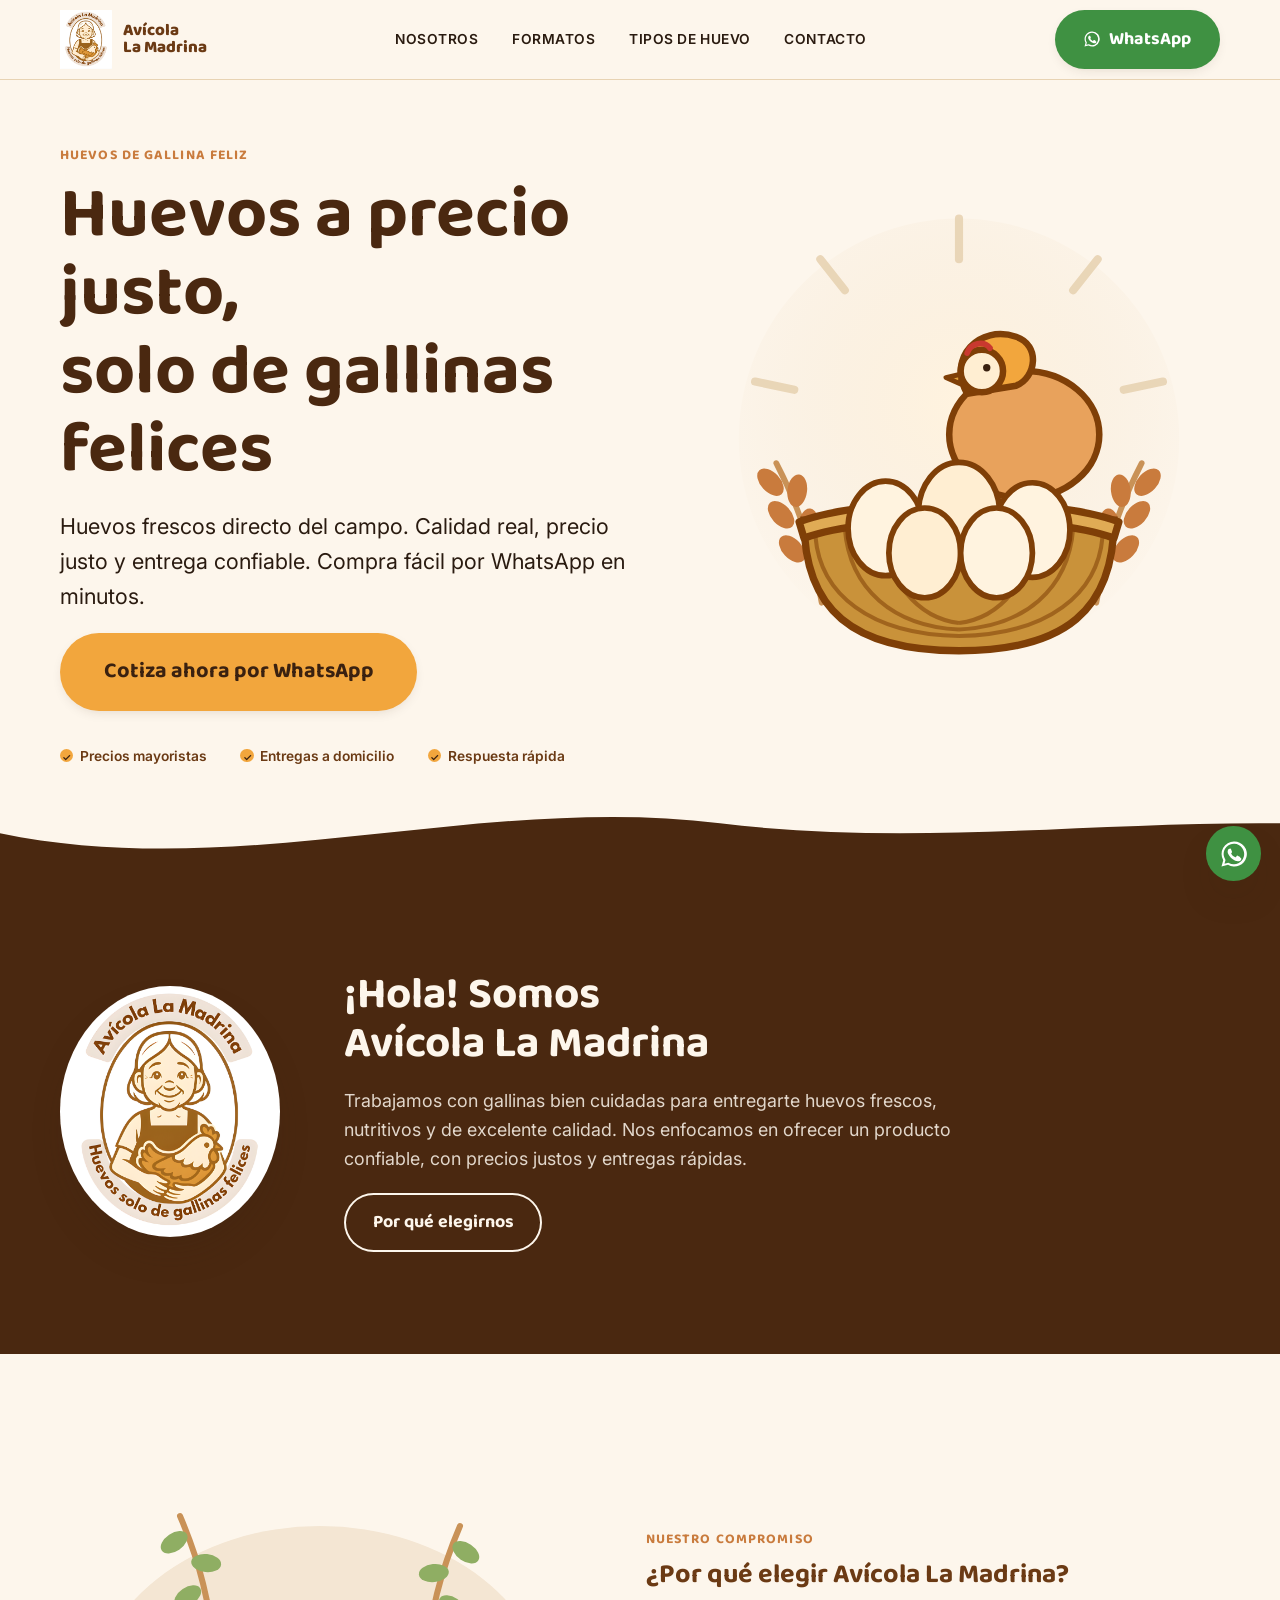
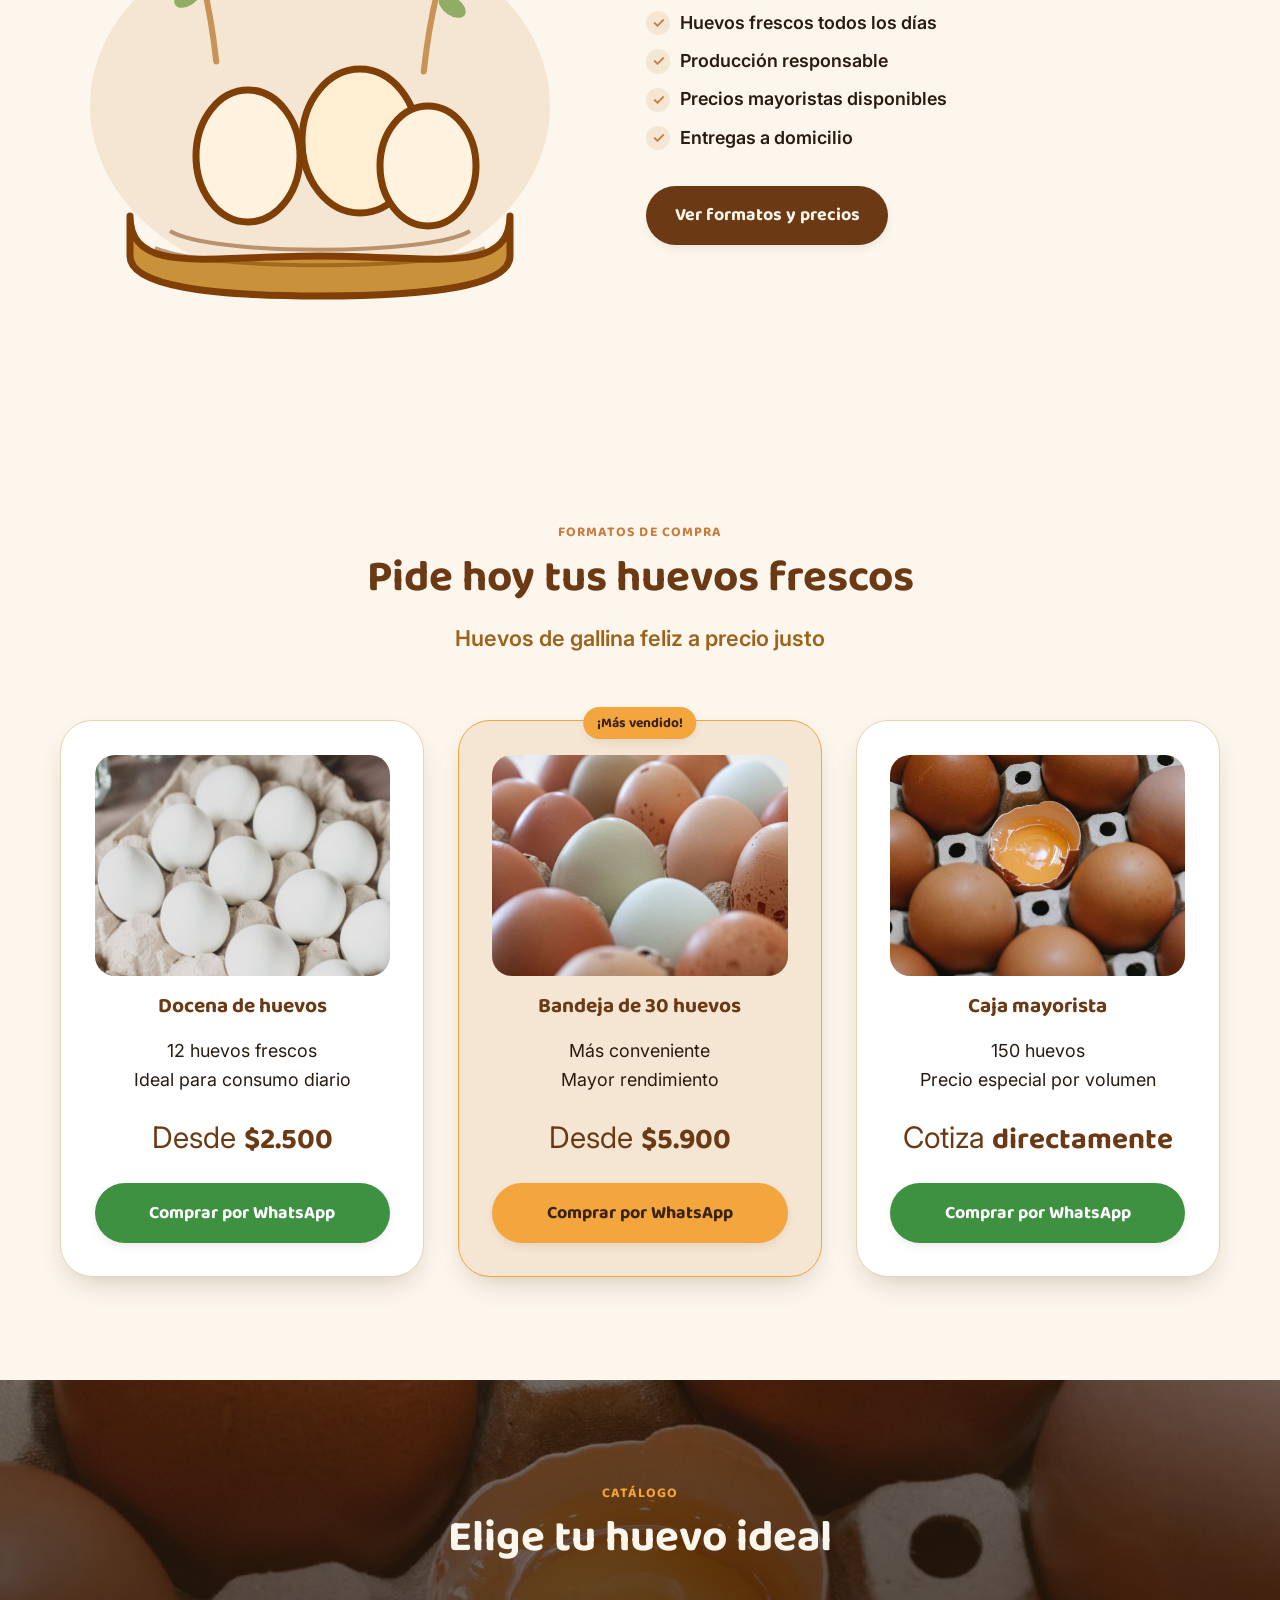
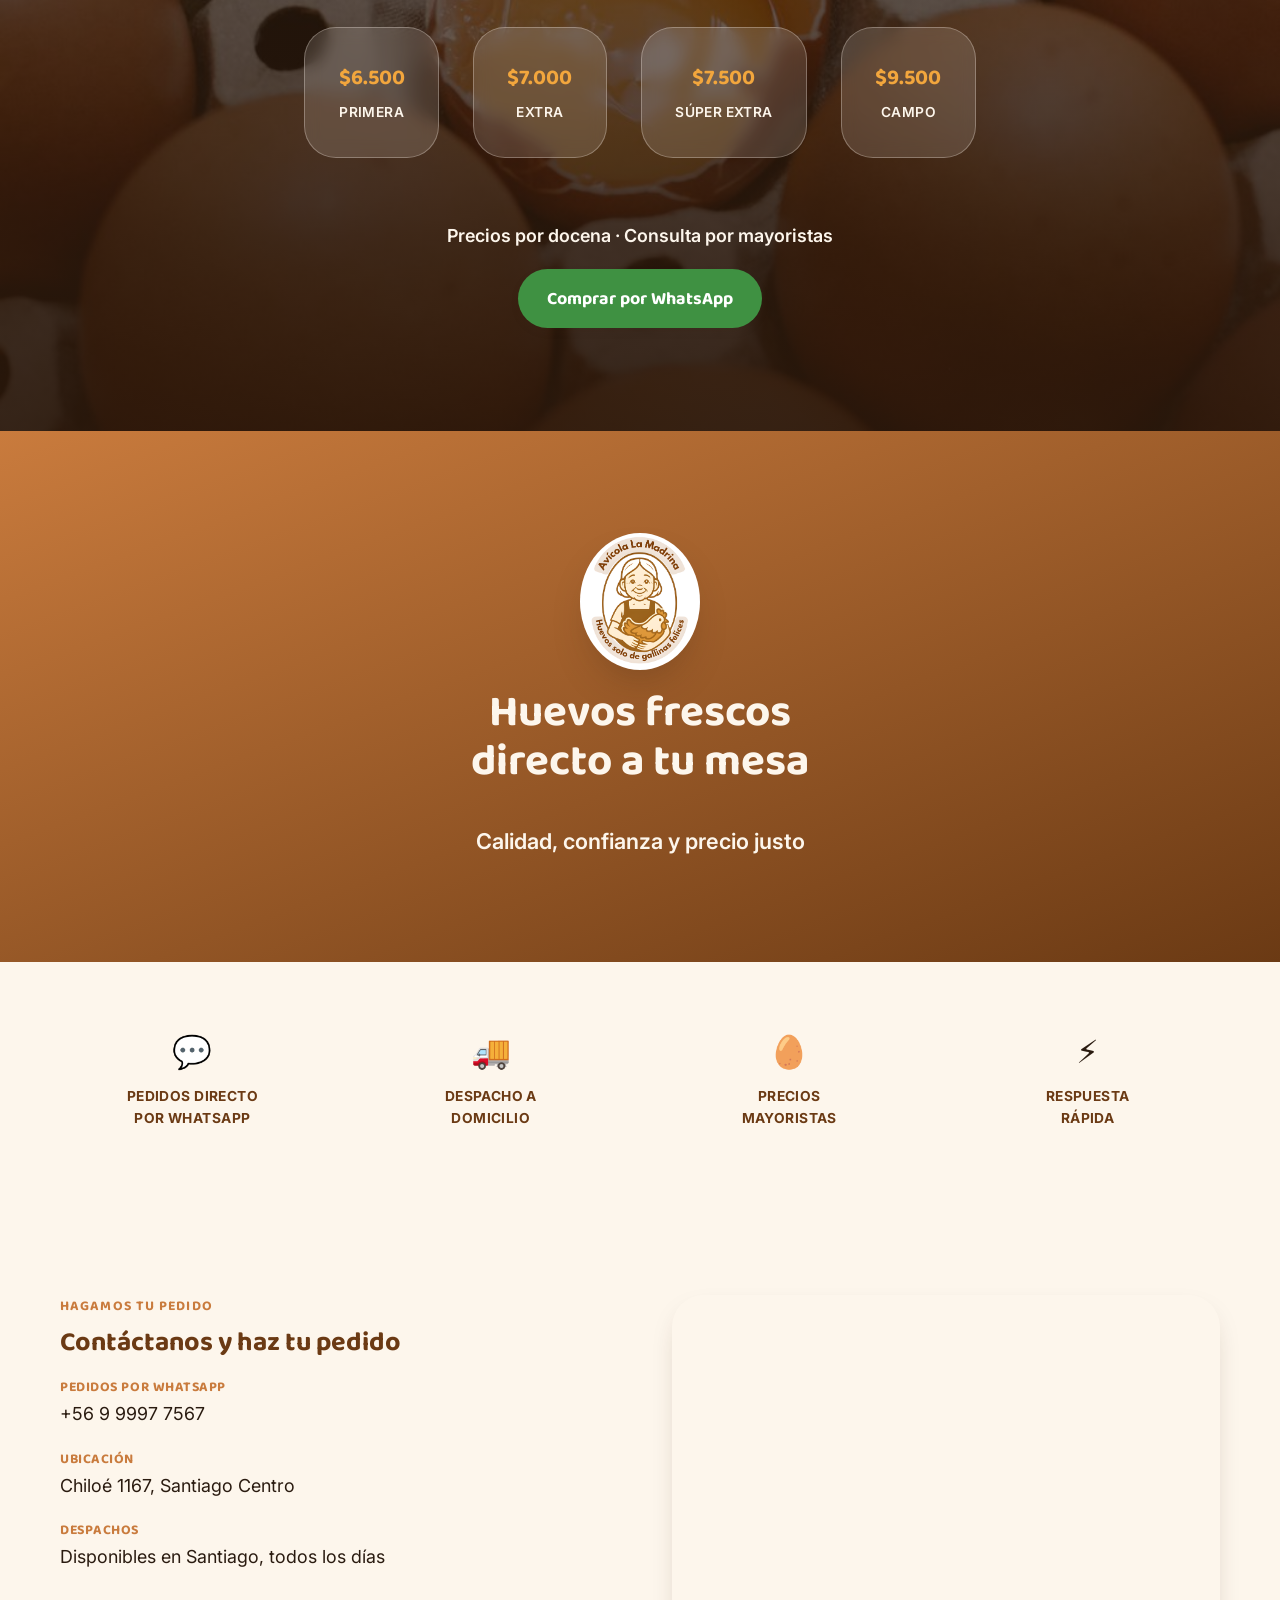
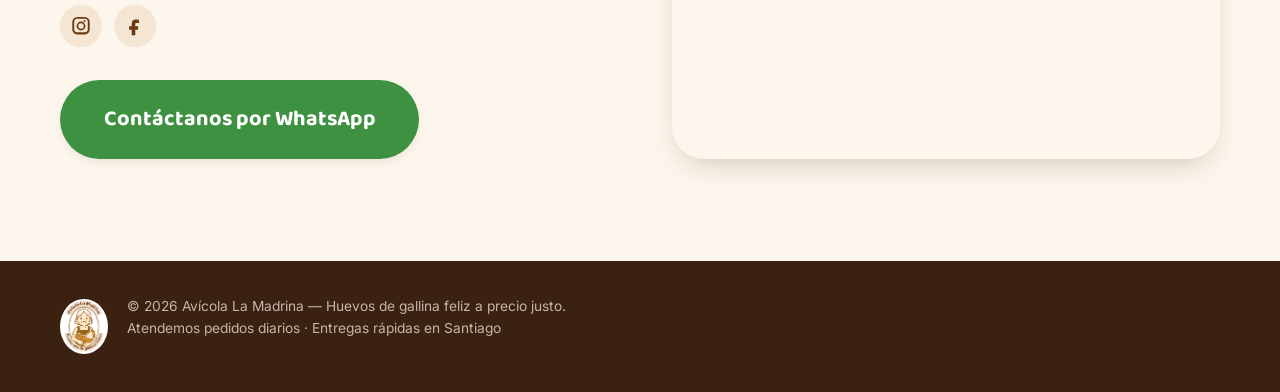
==== index.html @ 99e3cb2a "Landing Avícola La Madrina: versión propia + versión clásica" ====
<!doctype html>
<html lang="es">
<head>
<meta charset="UTF-8">
<meta name="viewport" content="width=device-width, initial-scale=1.0">
<title>Avícola La Madrina — Huevos a precio justo, de gallinas felices</title>
<meta name="description" content="Huevos frescos directo del campo. Calidad real, precio justo y entrega confiable en Santiago. Cotiza y compra fácil por WhatsApp.">
<link rel="icon" href="assets/images/logo.png">
<link rel="preconnect" href="https://fonts.googleapis.com">
<link rel="preconnect" href="https://fonts.gstatic.com" crossorigin>
<link href="https://fonts.googleapis.com/css2?family=Baloo+2:wght@600;700;800&family=Inter:wght@400;500;600;700&display=swap" rel="stylesheet">
<link rel="stylesheet" href="css/tokens.css">
<link rel="stylesheet" href="css/main.css">
</head>
<body>

<header class="site-header" id="site-header">
  <div class="container site-header__row">
    <a href="#inicio" class="site-header__brand">
      <img src="assets/images/logo.png" alt="Avícola La Madrina" width="52" height="59">
      <span class="site-header__brand-text">Avícola<br>La Madrina</span>
    </a>

    <nav class="site-nav" id="site-nav" aria-label="Navegación principal">
      <a href="#nosotros">Nosotros</a>
      <a href="#formatos">Formatos</a>
      <a href="#tipos-huevo">Tipos de huevo</a>
      <a href="#contacto">Contacto</a>
    </nav>

    <div class="site-header__actions">
      <a class="btn btn--whatsapp js-whatsapp" data-wa-msg="Hola, quiero cotizar huevos" href="#">
        <svg viewBox="0 0 24 24" width="18" height="18" aria-hidden="true"><path fill="currentColor" d="M12 2a10 10 0 0 0-8.6 15L2 22l5.2-1.4A10 10 0 1 0 12 2Zm0 18.2a8.2 8.2 0 0 1-4.2-1.1l-.3-.2-3.1.8.8-3-.2-.3A8.2 8.2 0 1 1 12 20.2Zm4.5-6.1c-.2-.1-1.4-.7-1.6-.8-.2-.1-.4-.1-.6.1-.2.2-.6.8-.8 1-.1.2-.3.2-.5.1-1.4-.7-2.3-1.3-3.2-2.8-.2-.4.2-.4.6-1.2.1-.1 0-.3 0-.4C10.3 9.8 9.8 8.6 9.6 8.1c-.2-.5-.4-.4-.6-.4h-.5c-.2 0-.5.1-.7.3-.2.2-.9.9-.9 2.2s1 2.6 1.1 2.8c.1.2 1.9 3 4.7 4.1.7.3 1.2.4 1.6.5.7.2 1.3.2 1.8.1.5-.1 1.4-.6 1.6-1.1.2-.5.2-1 .1-1.1-.1-.1-.3-.2-.5-.3Z"/></svg>
        WhatsApp
      </a>
      <button class="menu-toggle" id="menu-toggle" aria-label="Abrir menú" aria-expanded="false" aria-controls="site-nav">
        <span></span><span></span><span></span>
      </button>
    </div>
  </div>
</header>

<main>

  <!-- HERO -->
  <section class="hero" id="inicio">
    <div class="container hero__row">
      <div class="hero__copy">
        <p class="eyebrow">Huevos de gallina feliz</p>
        <h1 class="hero__title">Huevos a precio justo,<br>solo de gallinas felices</h1>
        <p class="hero__lead">Huevos frescos directo del campo. Calidad real, precio justo y entrega confiable. Compra fácil por WhatsApp en minutos.</p>
        <a class="btn btn--yolk btn--lg js-whatsapp" data-wa-msg="Hola, quiero cotizar huevos" href="#">Cotiza ahora por WhatsApp</a>
        <ul class="check-list">
          <li>Precios mayoristas</li>
          <li>Entregas a domicilio</li>
          <li>Respuesta rápida</li>
        </ul>
      </div>
      <div class="hero__visual">
        <img src="assets/images/hero-basket.svg" alt="Canasta de huevos frescos con una gallina" width="640" height="640">
      </div>
    </div>
    <div class="hero__wave" aria-hidden="true"></div>
  </section>

  <!-- INTRO -->
  <section class="intro" id="nosotros">
    <div class="container intro__row">
      <div class="intro__badge reveal">
        <img src="assets/images/logo.png" alt="" width="220" height="251" loading="lazy">
      </div>
      <div class="intro__copy reveal">
        <h2>¡Hola! Somos<br>Avícola La Madrina</h2>
        <p>Trabajamos con gallinas bien cuidadas para entregarte huevos frescos, nutritivos y de excelente calidad. Nos enfocamos en ofrecer un producto confiable, con precios justos y entregas rápidas.</p>
        <a class="btn btn--outline-cream" href="#por-que-elegirnos">Por qué elegirnos</a>
      </div>
    </div>
  </section>

  <!-- WHY US -->
  <section class="why-us" id="por-que-elegirnos">
    <div class="container why-us__row">
      <div class="why-us__visual reveal">
        <img src="assets/images/nest-eggs.svg" alt="Nido con huevos frescos" width="520" height="460" loading="lazy">
      </div>
      <div class="why-us__copy reveal">
        <p class="eyebrow">Nuestro compromiso</p>
        <h2>¿Por qué elegir Avícola La Madrina?</h2>
        <ul class="feature-list">
          <li><span class="feature-list__icon">✓</span> Huevos frescos todos los días</li>
          <li><span class="feature-list__icon">✓</span> Producción responsable</li>
          <li><span class="feature-list__icon">✓</span> Precios mayoristas disponibles</li>
          <li><span class="feature-list__icon">✓</span> Entregas a domicilio</li>
        </ul>
        <a class="btn btn--brown" href="#formatos">Ver formatos y precios</a>
      </div>
    </div>
  </section>

  <!-- FORMATOS -->
  <section class="formats" id="formatos">
    <div class="container">
      <div class="section-head reveal">
        <p class="eyebrow">Formatos de compra</p>
        <h2>Pide hoy tus huevos frescos</h2>
        <p class="section-head__lead">Huevos de gallina feliz a precio justo</p>
      </div>

      <div class="formats__grid">
        <article class="format-card reveal">
          <div class="format-card__photo"><img src="assets/images/photos/product-docena.jpg" alt="Docena de huevos frescos" width="240" height="180" loading="lazy"></div>
          <h3>Docena de huevos</h3>
          <p>12 huevos frescos<br>Ideal para consumo diario</p>
          <p class="format-card__price">Desde <strong>$2.500</strong></p>
          <a class="btn btn--whatsapp btn--block js-whatsapp" data-wa-msg="Hola, quiero pedir una docena de huevos" href="#">Comprar por WhatsApp</a>
        </article>

        <article class="format-card format-card--featured reveal">
          <span class="format-card__ribbon">¡Más vendido!</span>
          <div class="format-card__photo"><img src="assets/images/photos/product-bandeja.jpg" alt="Bandeja de 30 huevos frescos" width="240" height="180" loading="lazy"></div>
          <h3>Bandeja de 30 huevos</h3>
          <p>Más conveniente<br>Mayor rendimiento</p>
          <p class="format-card__price">Desde <strong>$5.900</strong></p>
          <a class="btn btn--yolk btn--block js-whatsapp" data-wa-msg="Hola, quiero pedir una bandeja de 30 huevos" href="#">Comprar por WhatsApp</a>
        </article>

        <article class="format-card reveal">
          <div class="format-card__photo"><img src="assets/images/photos/tipos-eggs-row.jpg" alt="Caja mayorista de huevos" width="240" height="180" loading="lazy"></div>
          <h3>Caja mayorista</h3>
          <p>150 huevos<br>Precio especial por volumen</p>
          <p class="format-card__price">Cotiza <strong>directamente</strong></p>
          <a class="btn btn--whatsapp btn--block js-whatsapp" data-wa-msg="Hola, quiero cotizar una caja mayorista de 150 huevos" href="#">Comprar por WhatsApp</a>
        </article>
      </div>
    </div>
  </section>

  <!-- TIPOS DE HUEVO -->
  <section class="egg-types" id="tipos-huevo">
    <img class="egg-types__bg" src="assets/images/photos/tipos-eggs-row.jpg" alt="" loading="lazy">
    <div class="egg-types__overlay"></div>
    <div class="container egg-types__content reveal">
      <p class="eyebrow">Catálogo</p>
      <h2>Elige tu huevo ideal</h2>

      <div class="egg-types__badges">
        <div class="egg-types__badge"><strong>$6.500</strong><span>Primera</span></div>
        <div class="egg-types__badge"><strong>$7.000</strong><span>Extra</span></div>
        <div class="egg-types__badge"><strong>$7.500</strong><span>Súper Extra</span></div>
        <div class="egg-types__badge"><strong>$9.500</strong><span>Campo</span></div>
      </div>

      <div class="egg-types__footer">
        <p>Precios por docena · Consulta por mayoristas</p>
        <a class="btn btn--whatsapp js-whatsapp" data-wa-msg="Hola, quiero consultar precios mayoristas de huevos" href="#">Comprar por WhatsApp</a>
      </div>
    </div>
  </section>

  <!-- STATEMENT BANNER -->
  <section class="statement">
    <div class="container statement__inner reveal">
      <img class="statement__logo" src="assets/images/logo.png" alt="Avícola La Madrina" width="120" height="137" loading="lazy">
      <h2>Huevos frescos<br>directo a tu mesa</h2>
      <p>Calidad, confianza y precio justo</p>
    </div>
  </section>

  <!-- TRUST BADGES -->
  <section class="trust">
    <div class="container trust__grid">
      <div class="trust__item reveal">
        <span class="trust__icon">💬</span>
        <p>Pedidos directo<br>por WhatsApp</p>
      </div>
      <div class="trust__item reveal">
        <span class="trust__icon">🚚</span>
        <p>Despacho a<br>domicilio</p>
      </div>
      <div class="trust__item reveal">
        <span class="trust__icon">🥚</span>
        <p>Precios<br>mayoristas</p>
      </div>
      <div class="trust__item reveal">
        <span class="trust__icon">⚡</span>
        <p>Respuesta<br>rápida</p>
      </div>
    </div>
  </section>

  <!-- CONTACT -->
  <section class="contact" id="contacto">
    <div class="container contact__row">
      <div class="contact__copy reveal">
        <p class="eyebrow">Hagamos tu pedido</p>
        <h2>Contáctanos y haz tu pedido</h2>
        <ul class="contact__list">
          <li>
            <strong>Pedidos por WhatsApp</strong>
            <span class="js-whatsapp-number">+56 9 0000 0000</span>
          </li>
          <li>
            <strong>Ubicación</strong>
            <span>Chiloé 1167, Santiago Centro</span>
          </li>
          <li>
            <strong>Despachos</strong>
            <span>Disponibles en Santiago, todos los días</span>
          </li>
        </ul>
        <div class="contact__socials" aria-label="Redes sociales">
          <a href="#" aria-label="Instagram">
            <svg viewBox="0 0 24 24" width="22" height="22"><path fill="currentColor" d="M12 2.2c2.7 0 3 0 4 .05 1 .05 1.7.2 2.3.45.6.25 1.1.6 1.6 1.1.5.5.85 1 1.1 1.6.25.6.4 1.3.45 2.3.05 1 .05 1.3.05 4s0 3-.05 4c-.05 1-.2 1.7-.45 2.3-.25.6-.6 1.1-1.1 1.6-.5.5-1 .85-1.6 1.1-.6.25-1.3.4-2.3.45-1 .05-1.3.05-4 .05s-3 0-4-.05c-1-.05-1.7-.2-2.3-.45-.6-.25-1.1-.6-1.6-1.1-.5-.5-.85-1-1.1-1.6-.25-.6-.4-1.3-.45-2.3-.05-1-.05-1.3-.05-4s0-3 .05-4c.05-1 .2-1.7.45-2.3.25-.6.6-1.1 1.1-1.6.5-.5 1-.85 1.6-1.1.6-.25 1.3-.4 2.3-.45 1-.05 1.3-.05 4-.05Zm0 1.8c-2.66 0-2.97 0-4.02.06-.8.04-1.24.17-1.53.29-.38.15-.66.32-.95.61-.29.29-.46.57-.61.95-.12.29-.25.72-.29 1.53-.05 1.05-.06 1.36-.06 4.02s0 2.97.06 4.02c.04.8.17 1.24.29 1.53.15.38.32.66.61.95.29.29.57.46.95.61.29.12.72.25 1.53.29 1.05.05 1.36.06 4.02.06s2.97 0 4.02-.06c.8-.04 1.24-.17 1.53-.29.38-.15.66-.32.95-.61.29-.29.46-.57.61-.95.12-.29.25-.72.29-1.53.05-1.05.06-1.36.06-4.02s0-2.97-.06-4.02c-.04-.8-.17-1.24-.29-1.53-.15-.38-.32-.66-.61-.95a2.6 2.6 0 0 0-.95-.61c-.29-.12-.72-.25-1.53-.29-1.05-.05-1.36-.06-4.02-.06Zm0 3.2a4.8 4.8 0 1 1 0 9.6 4.8 4.8 0 0 1 0-9.6Zm0 1.8a3 3 0 1 0 0 6 3 3 0 0 0 0-6Zm5-2.4a1.12 1.12 0 1 1-2.24 0 1.12 1.12 0 0 1 2.24 0Z"/></svg>
          </a>
          <a href="#" aria-label="Facebook">
            <svg viewBox="0 0 24 24" width="22" height="22"><path fill="currentColor" d="M14 8.6h2.4V5.2A31 31 0 0 0 13 5c-3 0-4.6 1.7-4.6 4.7v2.6H5.6v3.8h2.8V22h3.9v-5.9h2.9l.5-3.8h-3.4V10c0-1 .3-1.4 1.7-1.4Z"/></svg>
          </a>
        </div>
        <a class="btn btn--whatsapp btn--lg js-whatsapp" data-wa-msg="Hola, quiero hacer un pedido" href="#">Contáctanos por WhatsApp</a>
      </div>

      <div class="contact__map reveal">
        <iframe
          title="Mapa de ubicación Avícola La Madrina"
          src="https://maps.google.com/maps?q=Chilo%C3%A9%201167%2C%20Santiago%20Centro&t=&z=15&ie=UTF8&iwloc=&output=embed"
          loading="lazy"
          referrerpolicy="no-referrer-when-downgrade">
        </iframe>
      </div>
    </div>
  </section>

</main>

<footer class="site-footer">
  <div class="container site-footer__row">
    <img src="assets/images/logo.png" alt="Avícola La Madrina" width="48" height="55">
    <p>© 2026 Avícola La Madrina — Huevos de gallina feliz a precio justo.<br>Atendemos pedidos diarios · Entregas rápidas en Santiago</p>
  </div>
</footer>

<a class="whatsapp-float js-whatsapp" data-wa-msg="Hola, quiero hacer una consulta" href="#" aria-label="Escríbenos por WhatsApp">
  <svg viewBox="0 0 24 24" width="30" height="30"><path fill="currentColor" d="M12 2a10 10 0 0 0-8.6 15L2 22l5.2-1.4A10 10 0 1 0 12 2Zm0 18.2a8.2 8.2 0 0 1-4.2-1.1l-.3-.2-3.1.8.8-3-.2-.3A8.2 8.2 0 1 1 12 20.2Zm4.5-6.1c-.2-.1-1.4-.7-1.6-.8-.2-.1-.4-.1-.6.1-.2.2-.6.8-.8 1-.1.2-.3.2-.5.1-1.4-.7-2.3-1.3-3.2-2.8-.2-.4.2-.4.6-1.2.1-.1 0-.3 0-.4C10.3 9.8 9.8 8.6 9.6 8.1c-.2-.5-.4-.4-.6-.4h-.5c-.2 0-.5.1-.7.3-.2.2-.9.9-.9 2.2s1 2.6 1.1 2.8c.1.2 1.9 3 4.7 4.1.7.3 1.2.4 1.6.5.7.2 1.3.2 1.8.1.5-.1 1.4-.6 1.6-1.1.2-.5.2-1 .1-1.1-.1-.1-.3-.2-.5-.3Z"/></svg>
</a>

<script src="js/main.js"></script>
</body>
</html>
---- css/tokens.css ----
:root {
  /* Palette — derived from the Avícola La Madrina badge logo */
  --color-cream: #fdf6ec;
  --color-cream-deep: #f4e6d3;
  --color-cream-line: #e8d3b3;

  --color-brown-900: #3a2110;
  --color-brown-800: #4a2810;
  --color-brown-700: #6b3a14;
  --color-brown-500: #9b631c;
  --color-brown-300: #c99257;

  --color-terracotta: #c97b3d;

  --color-yolk: #f2a63d;
  --color-yolk-dark: #d9871f;

  --color-whatsapp: #3f9142;
  --color-whatsapp-dark: #2f7a34;

  --color-white: #ffffff;
  --color-ink: #2a1b10;

  /* Type */
  --font-display: "Baloo 2", system-ui, sans-serif;
  --font-body: "Inter", system-ui, -apple-system, sans-serif;

  --text-xs: clamp(0.8rem, 0.78rem + 0.1vw, 0.875rem);
  --text-base: clamp(1rem, 0.96rem + 0.2vw, 1.125rem);
  --text-lg: clamp(1.15rem, 1.08rem + 0.35vw, 1.375rem);
  --text-xl: clamp(1.4rem, 1.25rem + 0.75vw, 1.875rem);
  --text-2xl: clamp(1.9rem, 1.6rem + 1.5vw, 2.75rem);
  --text-hero: clamp(2.6rem, 1.9rem + 3.2vw, 4.5rem);

  /* Space */
  --space-xs: clamp(0.5rem, 0.45rem + 0.25vw, 0.75rem);
  --space-sm: clamp(0.9rem, 0.8rem + 0.5vw, 1.25rem);
  --space-md: clamp(1.5rem, 1.3rem + 1vw, 2.25rem);
  --space-lg: clamp(2.5rem, 2rem + 2.5vw, 4rem);
  --space-section: clamp(4rem, 3.2rem + 4vw, 7rem);

  /* Shape */
  --radius-sm: 0.6rem;
  --radius-md: 1.25rem;
  --radius-lg: 2rem;
  --radius-pill: 999px;

  /* Motion */
  --duration-fast: 150ms;
  --duration-normal: 320ms;
  --ease-out-expo: cubic-bezier(0.16, 1, 0.3, 1);

  /* Shadow */
  --shadow-card: 0 12px 30px -12px rgba(58, 33, 16, 0.28);
  --shadow-lift: 0 20px 40px -16px rgba(58, 33, 16, 0.35);
  --shadow-soft: 0 4px 14px -6px rgba(58, 33, 16, 0.2);
}
---- css/main.css ----
*, *::before, *::after { box-sizing: border-box; }
html { scroll-behavior: smooth; }
body {
  margin: 0;
  font-family: var(--font-body);
  font-size: var(--text-base);
  color: var(--color-ink);
  background: var(--color-cream);
  line-height: 1.6;
  -webkit-font-smoothing: antialiased;
}
img { max-width: 100%; height: auto; display: block; }
h1, h2, h3 { font-family: var(--font-display); line-height: 1.1; margin: 0 0 var(--space-sm); color: var(--color-brown-700); }
p { margin: 0 0 var(--space-sm); }
a { color: inherit; text-decoration: none; }

.container {
  width: min(1160px, 100% - 2.5rem);
  margin-inline: auto;
}

.eyebrow {
  font-family: var(--font-display);
  font-weight: 700;
  letter-spacing: 0.08em;
  text-transform: uppercase;
  font-size: var(--text-xs);
  color: var(--color-terracotta);
  margin: 0 0 var(--space-xs);
}

/* Buttons */
.btn {
  display: inline-flex;
  align-items: center;
  justify-content: center;
  gap: 0.5rem;
  font-family: var(--font-display);
  font-weight: 700;
  font-size: var(--text-base);
  padding: 0.85em 1.6em;
  border-radius: var(--radius-pill);
  border: none;
  cursor: pointer;
  transition: transform var(--duration-fast) var(--ease-out-expo),
              box-shadow var(--duration-fast) var(--ease-out-expo),
              background-color var(--duration-fast) var(--ease-out-expo);
  box-shadow: var(--shadow-soft);
}
.btn:hover { transform: translateY(-2px); box-shadow: var(--shadow-lift); }
.btn:active { transform: translateY(0); }
.btn--lg { padding: 1em 2em; font-size: var(--text-lg); }
.btn--block { width: 100%; }

.btn--whatsapp { background: var(--color-whatsapp); color: var(--color-white); }
.btn--whatsapp:hover { background: var(--color-whatsapp-dark); }
.btn--yolk { background: var(--color-yolk); color: var(--color-brown-900); }
.btn--yolk:hover { background: var(--color-yolk-dark); }
.btn--brown { background: var(--color-brown-700); color: var(--color-cream); }
.btn--brown:hover { background: var(--color-brown-900); }
.btn--outline-cream { background: transparent; color: var(--color-cream); box-shadow: inset 0 0 0 2px var(--color-cream); }
.btn--outline-cream:hover { background: var(--color-cream); color: var(--color-brown-900); }

/* Header */
.site-header {
  position: sticky;
  top: 0;
  z-index: 40;
  background: color-mix(in srgb, var(--color-cream) 92%, transparent);
  backdrop-filter: blur(10px);
  border-bottom: 1px solid var(--color-cream-line);
  transition: box-shadow var(--duration-normal) var(--ease-out-expo);
}
.site-header.is-scrolled { box-shadow: 0 8px 24px -16px rgba(58,33,16,0.4); }
.site-header__row {
  display: flex;
  align-items: center;
  justify-content: space-between;
  gap: var(--space-md);
  padding-block: 0.6rem;
}
.site-header__brand {
  display: flex;
  align-items: center;
  gap: 0.7rem;
  flex-shrink: 0;
}
.site-header__brand-text {
  font-family: var(--font-display);
  font-weight: 800;
  color: var(--color-brown-700);
  font-size: 1.05rem;
  line-height: 1.05;
}
.site-nav {
  display: flex;
  gap: var(--space-md);
  font-weight: 600;
  font-size: var(--text-xs);
  text-transform: uppercase;
  letter-spacing: 0.04em;
}
.site-nav a { position: relative; padding-block: 0.3rem; }
.site-nav a::after {
  content: "";
  position: absolute;
  left: 0; right: 0; bottom: 0;
  height: 2px;
  background: var(--color-yolk);
  transform: scaleX(0);
  transform-origin: right;
  transition: transform var(--duration-normal) var(--ease-out-expo);
}
.site-nav a:hover::after { transform: scaleX(1); transform-origin: left; }
.site-header__actions { display: flex; align-items: center; gap: var(--space-sm); }
.menu-toggle {
  display: none;
  flex-direction: column;
  gap: 5px;
  background: none;
  border: none;
  cursor: pointer;
  padding: 0.4rem;
}
.menu-toggle span { width: 24px; height: 2.5px; background: var(--color-brown-700); border-radius: 2px; transition: transform var(--duration-normal) var(--ease-out-expo), opacity var(--duration-fast); }

/* Reveal animation */
.reveal { opacity: 0; transform: translateY(24px); transition: opacity var(--duration-normal) var(--ease-out-expo), transform var(--duration-normal) var(--ease-out-expo); }
.reveal.is-visible { opacity: 1; transform: translateY(0); }
@media (prefers-reduced-motion: reduce) {
  .reveal { opacity: 1; transform: none; transition: none; }
  html { scroll-behavior: auto; }
}

/* Hero */
.hero { position: relative; padding-block: var(--space-lg) var(--space-section); overflow: hidden; }
.hero__row { display: grid; grid-template-columns: 1.1fr 1fr; gap: var(--space-lg); align-items: center; }
.hero__title { font-size: var(--text-hero); color: var(--color-brown-800); }
.hero__lead { font-size: var(--text-lg); max-width: 46ch; }
.check-list { list-style: none; margin: var(--space-md) 0 0; padding: 0; display: flex; gap: var(--space-md); flex-wrap: wrap; }
.check-list li { display: flex; align-items: center; gap: 0.4rem; font-weight: 600; font-size: var(--text-xs); color: var(--color-brown-700); }
.check-list li::before { content: "✓"; display: grid; place-items: center; width: 1.3em; height: 1.3em; border-radius: 50%; background: var(--color-yolk); color: var(--color-brown-900); font-size: 0.75em; }
.hero__visual img { animation: float 6s ease-in-out infinite; }
@media (prefers-reduced-motion: reduce) { .hero__visual img { animation: none; } }
@keyframes float { 0%,100% { transform: translateY(0); } 50% { transform: translateY(-14px); } }
.hero__wave {
  position: absolute;
  left: 0; right: 0; bottom: -1px;
  height: clamp(40px, 6vw, 80px);
  background: var(--color-brown-800);
  clip-path: path("M0,40 C 240,90 480,0 720,30 C 960,60 1200,10 1440,40 L1440,120 L0,120 Z");
  background-repeat: no-repeat;
}

/* Intro */
.intro { background: var(--color-brown-800); color: var(--color-cream); padding-block: var(--space-section); }
.intro__row { display: grid; grid-template-columns: auto 1fr; gap: var(--space-lg); align-items: center; }
.intro h2 { color: var(--color-cream); font-size: var(--text-2xl); }
.intro__badge img { border-radius: 50%; box-shadow: var(--shadow-lift); }
.intro p { color: color-mix(in srgb, var(--color-cream) 85%, transparent); max-width: 60ch; }

/* Why us */
.why-us { padding-block: var(--space-section); }
.why-us__row { display: grid; grid-template-columns: 1fr 1.1fr; gap: var(--space-lg); align-items: center; }
.feature-list { list-style: none; margin: 0 0 var(--space-md); padding: 0; display: grid; gap: 0.6rem; }
.feature-list li { display: flex; align-items: center; gap: 0.6rem; font-weight: 600; }
.feature-list__icon { display: grid; place-items: center; width: 1.6em; height: 1.6em; border-radius: 50%; background: var(--color-cream-deep); color: var(--color-terracotta); flex-shrink: 0; font-size: 0.85em; }

/* Section head */
.section-head { text-align: center; max-width: 60ch; margin-inline: auto; margin-bottom: var(--space-lg); }
.section-head h2 { font-size: var(--text-2xl); }
.section-head__lead { font-size: var(--text-lg); color: var(--color-brown-500); font-weight: 600; }
.section-head--light h2, .section-head--light .eyebrow { color: var(--color-cream); }

/* Formats */
.formats { padding-block: var(--space-section); }
.formats__grid { display: grid; grid-template-columns: repeat(3, 1fr); gap: var(--space-md); }
.format-card {
  position: relative;
  background: var(--color-white);
  border-radius: var(--radius-lg);
  padding: var(--space-md);
  text-align: center;
  box-shadow: var(--shadow-card);
  border: 1px solid var(--color-cream-line);
  transition: transform var(--duration-normal) var(--ease-out-expo), box-shadow var(--duration-normal) var(--ease-out-expo);
}
.format-card:hover { transform: translateY(-8px); box-shadow: var(--shadow-lift); }
.format-card--featured { background: var(--color-cream-deep); border-color: var(--color-yolk); transform: scale(1.04); }
.format-card--featured:hover { transform: scale(1.04) translateY(-8px); }
.format-card__photo { width: 100%; aspect-ratio: 4 / 3; margin: 0 0 var(--space-sm); border-radius: var(--radius-md); overflow: hidden; }
.format-card__photo img { width: 100%; height: 100%; object-fit: cover; }
.format-card__ribbon {
  position: absolute; top: -14px; left: 50%; transform: translateX(-50%);
  background: var(--color-yolk); color: var(--color-brown-900); font-family: var(--font-display); font-weight: 700;
  font-size: var(--text-xs); padding: 0.35em 1em; border-radius: var(--radius-pill); box-shadow: var(--shadow-soft); white-space: nowrap;
}
.format-card__price { font-size: var(--text-xl); color: var(--color-brown-700); margin-bottom: var(--space-sm); }
.format-card__price strong { font-family: var(--font-display); }

/* Egg types — single photo banner with overlaid price badges */
.egg-types { position: relative; overflow: hidden; padding-block: var(--space-section); }
.egg-types__bg { position: absolute; inset: 0; width: 100%; height: 100%; object-fit: cover; }
.egg-types__overlay { position: absolute; inset: 0; background: linear-gradient(180deg, rgba(42,23,10,0.55) 0%, rgba(42,23,10,0.86) 70%, rgba(42,23,10,0.92) 100%); }
.egg-types__content { position: relative; z-index: 2; text-align: center; }
.egg-types__content .eyebrow { color: var(--color-yolk); }
.egg-types__content h2 { color: var(--color-cream); font-size: var(--text-2xl); }
.egg-types__badges { display: flex; justify-content: center; gap: var(--space-md); flex-wrap: wrap; margin: var(--space-lg) 0; }
.egg-types__badge {
  display: flex; flex-direction: column; align-items: center; gap: 0.3rem;
  background: color-mix(in srgb, var(--color-cream) 14%, transparent);
  backdrop-filter: blur(8px);
  border: 1px solid color-mix(in srgb, var(--color-cream) 30%, transparent);
  border-radius: var(--radius-lg);
  padding: var(--space-md) var(--space-md);
  min-width: 130px;
  transition: transform var(--duration-normal) var(--ease-out-expo), background-color var(--duration-normal) var(--ease-out-expo);
}
.egg-types__badge:hover { transform: translateY(-6px); background: color-mix(in srgb, var(--color-cream) 22%, transparent); }
.egg-types__badge strong { font-family: var(--font-display); font-size: var(--text-lg); color: var(--color-yolk); }
.egg-types__badge span { font-size: var(--text-xs); font-weight: 600; text-transform: uppercase; letter-spacing: 0.03em; color: var(--color-cream); }
.egg-types__footer { text-align: center; display: grid; gap: var(--space-sm); justify-items: center; }
.egg-types__footer p { color: var(--color-cream); font-weight: 600; margin: 0; }

/* Statement banner */
.statement {
  padding-block: var(--space-section);
  background: linear-gradient(160deg, var(--color-terracotta), var(--color-brown-700));
  text-align: center;
  color: var(--color-cream);
}
.statement__inner { display: grid; justify-items: center; gap: var(--space-sm); }
.statement__logo { border-radius: 50%; box-shadow: var(--shadow-lift); }
.statement h2 { color: var(--color-cream); font-size: var(--text-2xl); }
.statement p { font-size: var(--text-lg); font-weight: 600; margin: 0; }

/* Trust badges */
.trust { padding-block: var(--space-lg); }
.trust__grid { display: grid; grid-template-columns: repeat(4, 1fr); gap: var(--space-md); text-align: center; }
.trust__item { display: grid; gap: 0.5rem; justify-items: center; }
.trust__icon { font-size: 2rem; }
.trust__item p { margin: 0; font-weight: 700; color: var(--color-brown-700); font-size: var(--text-xs); text-transform: uppercase; letter-spacing: 0.03em; }

/* Contact */
.contact { padding-block: var(--space-section); }
.contact__row { display: grid; grid-template-columns: 1fr 1fr; gap: var(--space-lg); align-items: stretch; }
.contact__list { list-style: none; padding: 0; margin: 0 0 var(--space-md); display: grid; gap: var(--space-sm); }
.contact__list li { display: flex; flex-direction: column; gap: 0.1rem; }
.contact__list strong { font-family: var(--font-display); color: var(--color-terracotta); font-size: var(--text-xs); text-transform: uppercase; letter-spacing: 0.04em; }
.contact__socials { display: flex; gap: 0.8rem; margin-bottom: var(--space-md); }
.contact__socials a { width: 2.6rem; height: 2.6rem; display: grid; place-items: center; border-radius: 50%; background: var(--color-cream-deep); color: var(--color-brown-700); transition: background-color var(--duration-fast), color var(--duration-fast), transform var(--duration-fast); }
.contact__socials a:hover { background: var(--color-brown-700); color: var(--color-cream); transform: translateY(-3px); }
.contact__map { border-radius: var(--radius-lg); overflow: hidden; box-shadow: var(--shadow-card); min-height: 320px; }
.contact__map iframe { width: 100%; height: 100%; min-height: 320px; border: 0; }

/* Footer */
.site-footer { background: var(--color-brown-900); color: color-mix(in srgb, var(--color-cream) 70%, transparent); padding-block: var(--space-md); }
.site-footer__row { display: flex; align-items: center; gap: var(--space-sm); font-size: var(--text-xs); }
.site-footer img { border-radius: 50%; flex-shrink: 0; }

/* Floating WhatsApp */
.whatsapp-float {
  position: fixed; right: var(--space-sm); bottom: var(--space-sm); z-index: 50;
  width: 3.4rem; height: 3.4rem; border-radius: 50%;
  background: var(--color-whatsapp); color: var(--color-white);
  display: grid; place-items: center; box-shadow: var(--shadow-lift);
  animation: pulse 2.6s ease-in-out infinite;
}
.whatsapp-float:hover { background: var(--color-whatsapp-dark); }
@keyframes pulse { 0%,100% { box-shadow: 0 0 0 0 color-mix(in srgb, var(--color-whatsapp) 50%, transparent), var(--shadow-lift); } 50% { box-shadow: 0 0 0 10px transparent, var(--shadow-lift); } }
@media (prefers-reduced-motion: reduce) { .whatsapp-float { animation: none; } }

/* Responsive */
@media (max-width: 1024px) {
  .formats__grid { grid-template-columns: repeat(2, 1fr); }
  .format-card--featured { transform: none; }
  .format-card--featured:hover { transform: translateY(-8px); }
}

@media (max-width: 860px) {
  .site-nav {
    position: fixed; inset: 4rem 1rem auto 1rem;
    background: var(--color-cream); border: 1px solid var(--color-cream-line);
    border-radius: var(--radius-md); box-shadow: var(--shadow-lift);
    flex-direction: column; padding: var(--space-sm) var(--space-md);
    transform: translateY(-12px) scale(0.98); opacity: 0; pointer-events: none;
    transition: transform var(--duration-normal) var(--ease-out-expo), opacity var(--duration-normal) var(--ease-out-expo);
  }
  .site-nav.is-open { transform: translateY(0) scale(1); opacity: 1; pointer-events: auto; }
  .menu-toggle { display: flex; }
  .menu-toggle[aria-expanded="true"] span:nth-child(1) { transform: translateY(7px) rotate(45deg); }
  .menu-toggle[aria-expanded="true"] span:nth-child(2) { opacity: 0; }
  .menu-toggle[aria-expanded="true"] span:nth-child(3) { transform: translateY(-7px) rotate(-45deg); }
  .site-header__brand-text { display: none; }

  .hero__row, .intro__row, .why-us__row, .contact__row { grid-template-columns: 1fr; }
  .why-us__visual { order: -1; max-width: 320px; margin-inline: auto; }
  .intro__badge { justify-self: center; }
  .intro__badge img { width: 160px; height: auto; }
}

@media (max-width: 640px) {
  .formats__grid { grid-template-columns: 1fr; }
  .egg-types__badges { gap: var(--space-sm); }
  .egg-types__badge { min-width: 110px; padding: var(--space-sm); }
  .trust__grid { grid-template-columns: repeat(2, 1fr); }
  .btn--whatsapp.site-header__actions-btn span { display: none; }
  .site-header__actions .btn { padding: 0.7em 1em; }
}
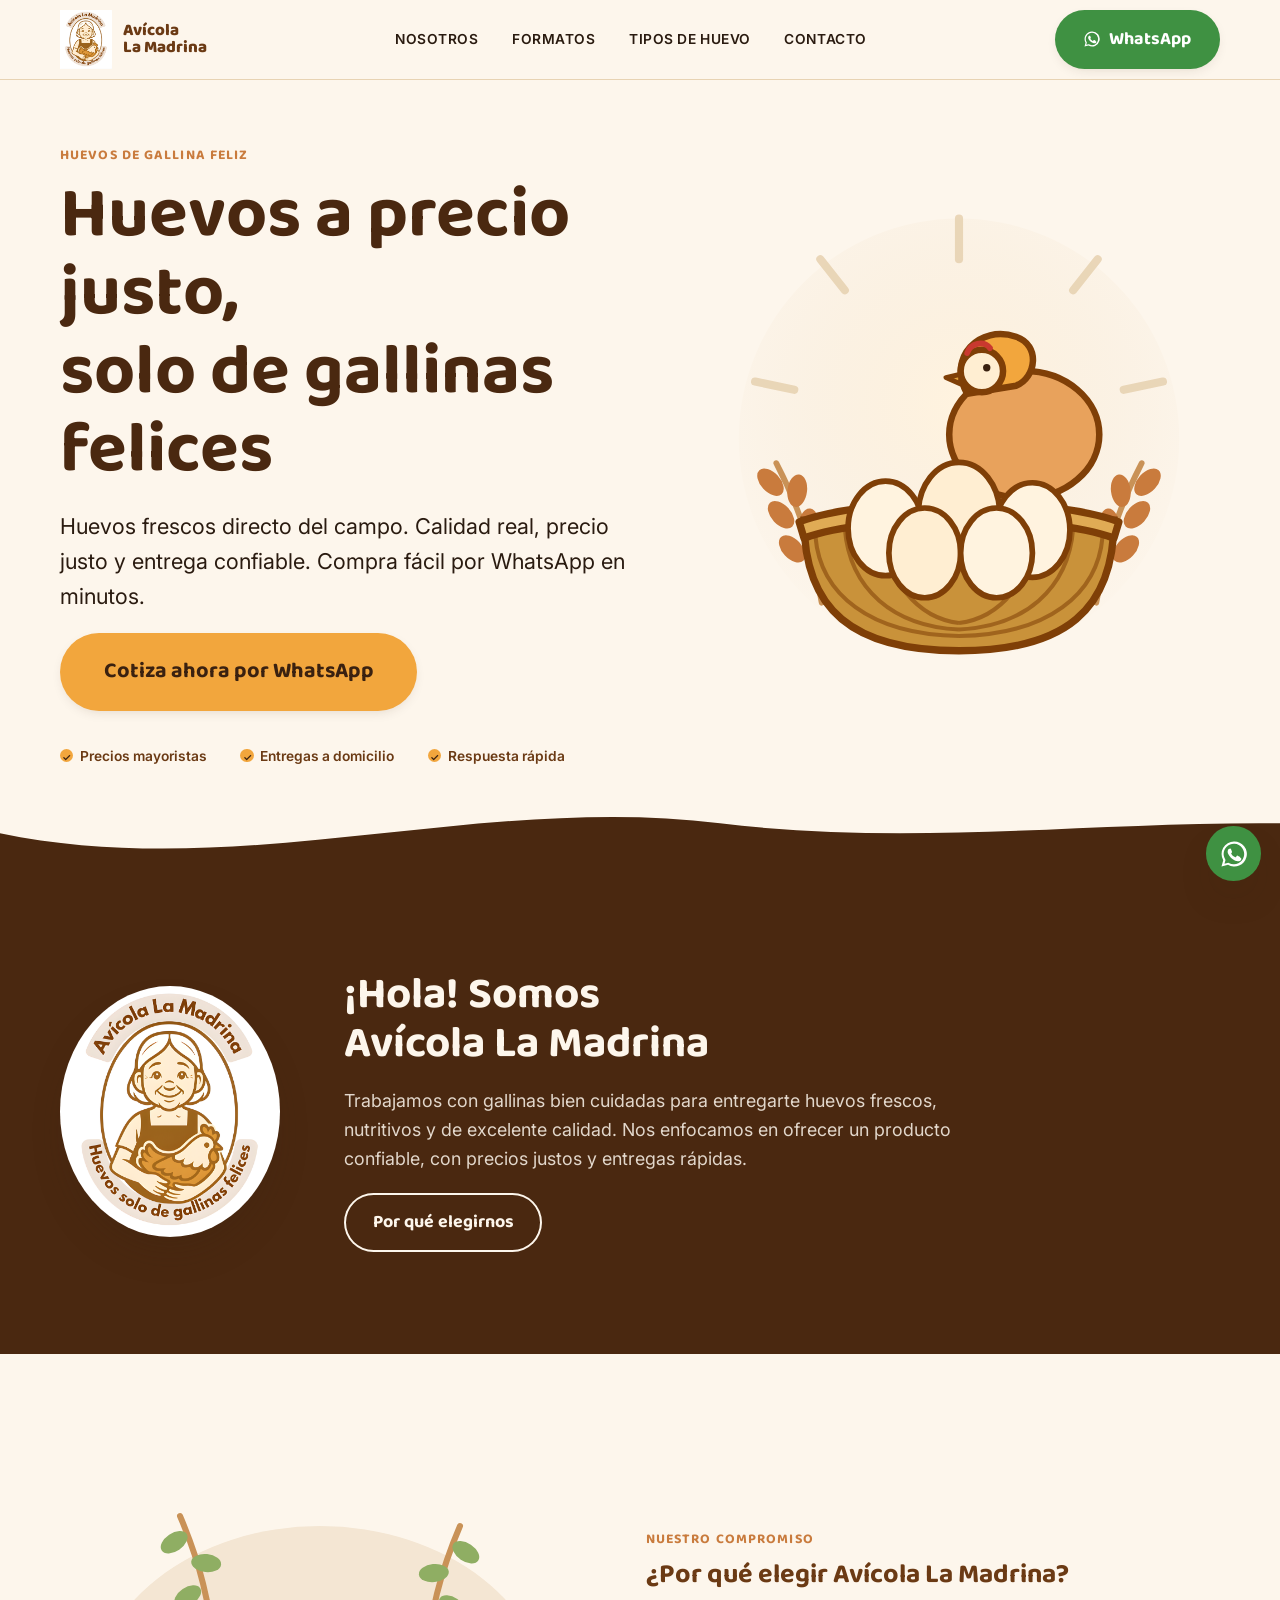
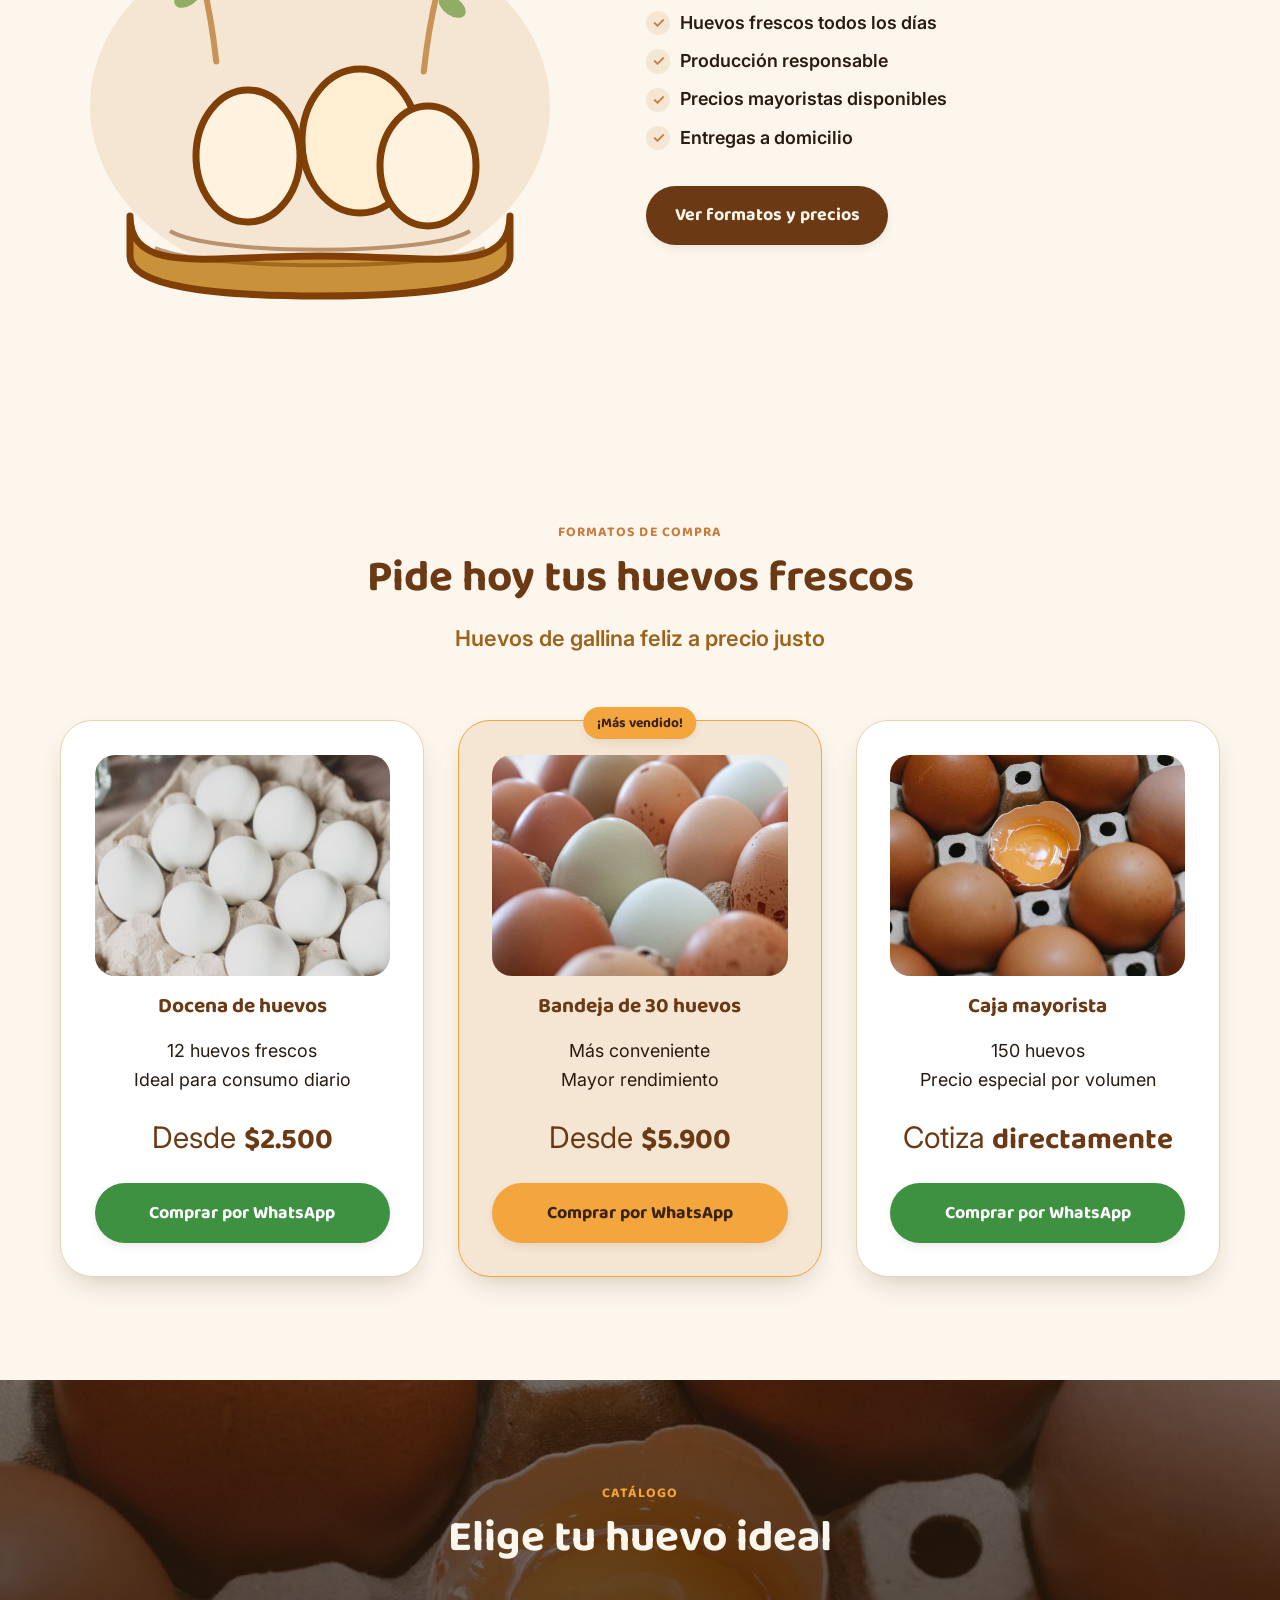
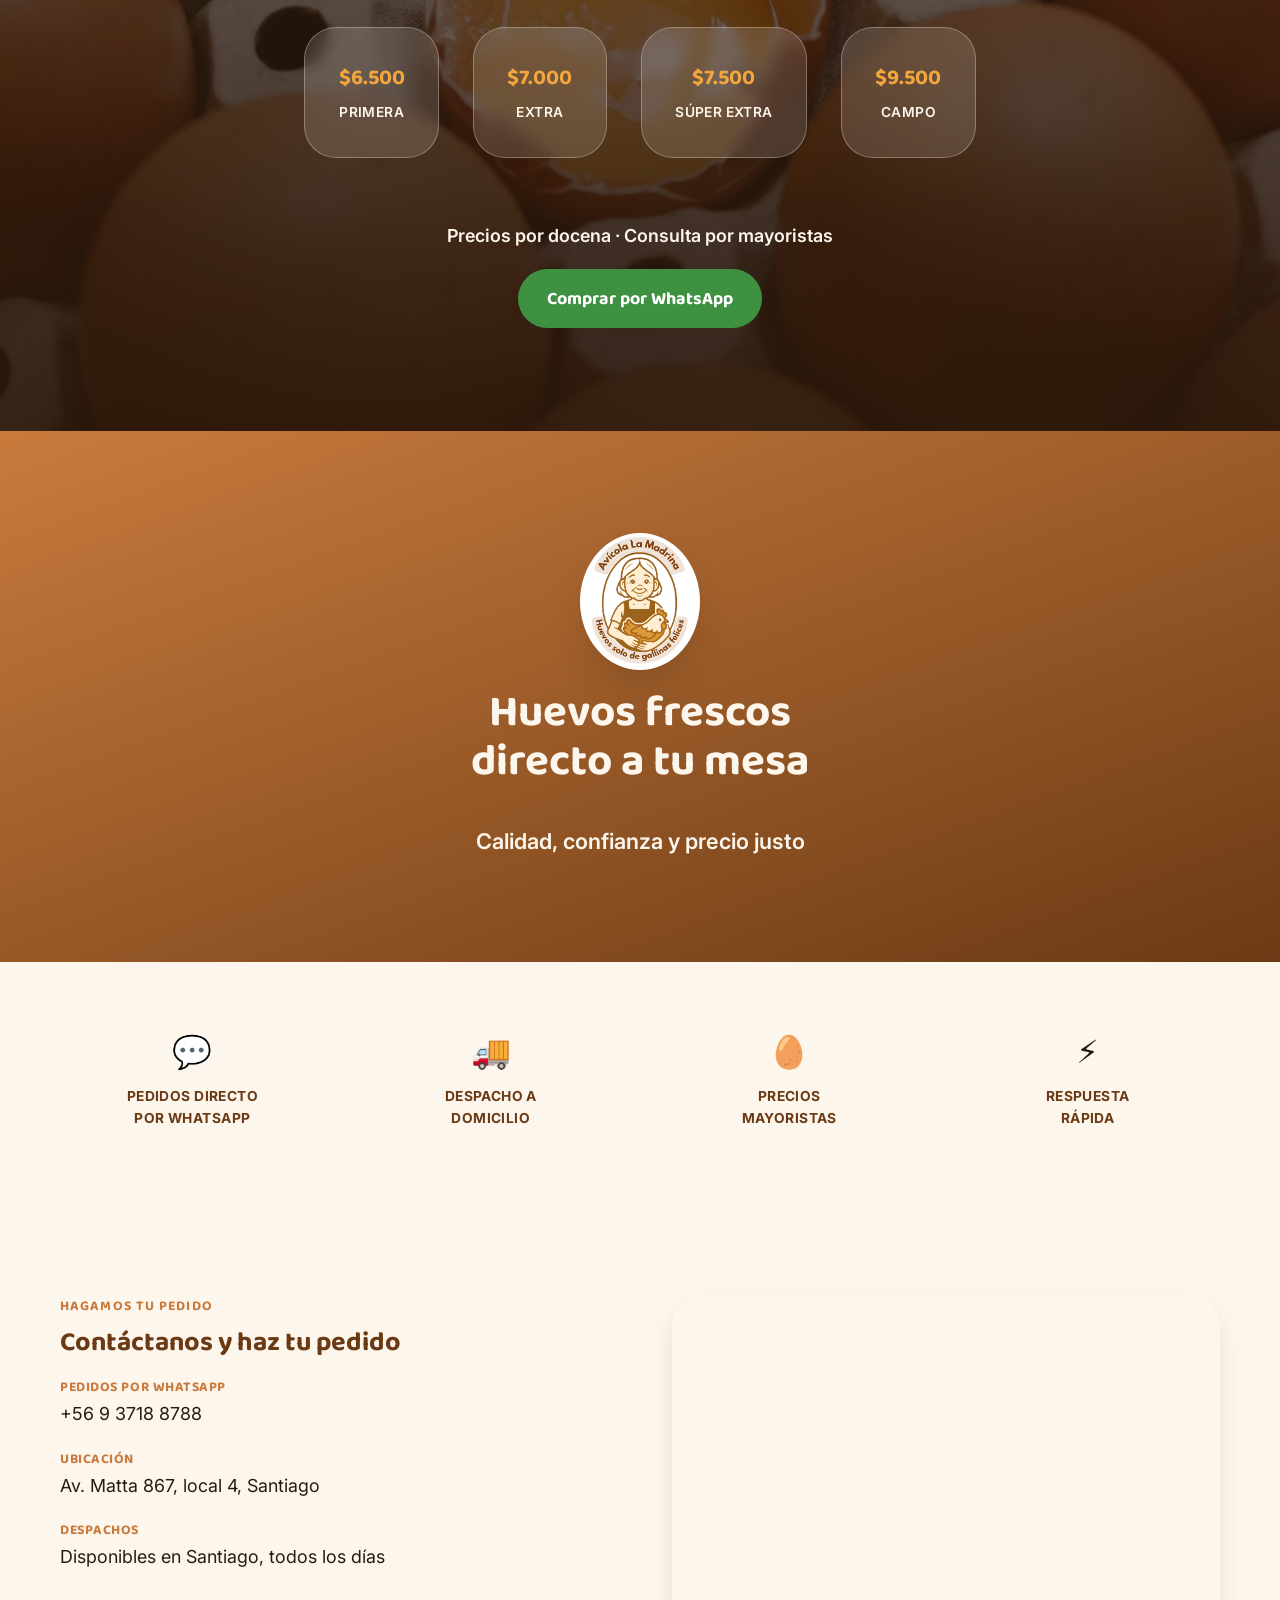
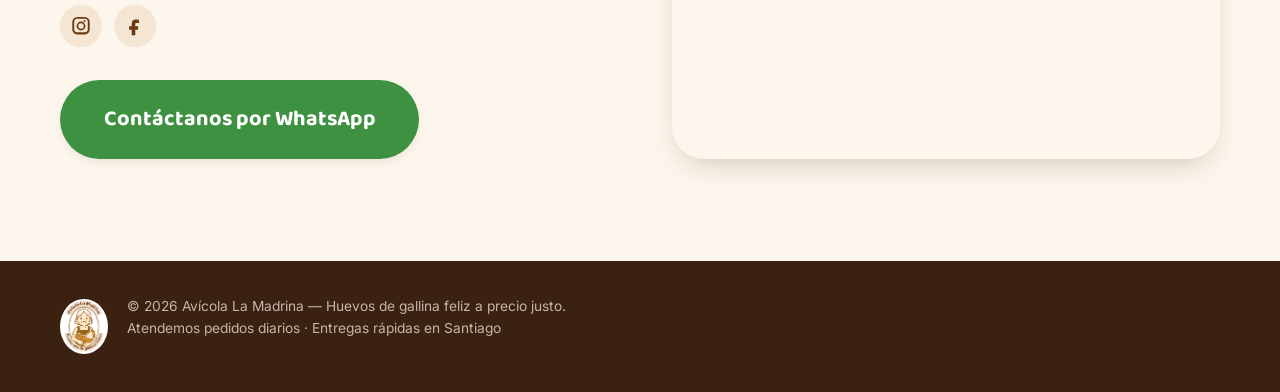
==== commit a8001962: "Actualizar WhatsApp y dirección definitivos (Av. Matta 867, local 4, Santiago)" ====
--- a/index.html
+++ b/index.html
@@ -201,7 +201,7 @@
           </li>
           <li>
             <strong>Ubicación</strong>
-            <span>Chiloé 1167, Santiago Centro</span>
+            <span>Av. Matta 867, local 4, Santiago</span>
           </li>
           <li>
             <strong>Despachos</strong>
@@ -222,7 +222,7 @@
       <div class="contact__map reveal">
         <iframe
           title="Mapa de ubicación Avícola La Madrina"
-          src="https://maps.google.com/maps?q=Chilo%C3%A9%201167%2C%20Santiago%20Centro&t=&z=15&ie=UTF8&iwloc=&output=embed"
+          src="https://maps.google.com/maps?q=Av.%20Matta%20867%2C%20Santiago&t=&z=16&ie=UTF8&iwloc=&output=embed"
           loading="lazy"
           referrerpolicy="no-referrer-when-downgrade">
         </iframe>
